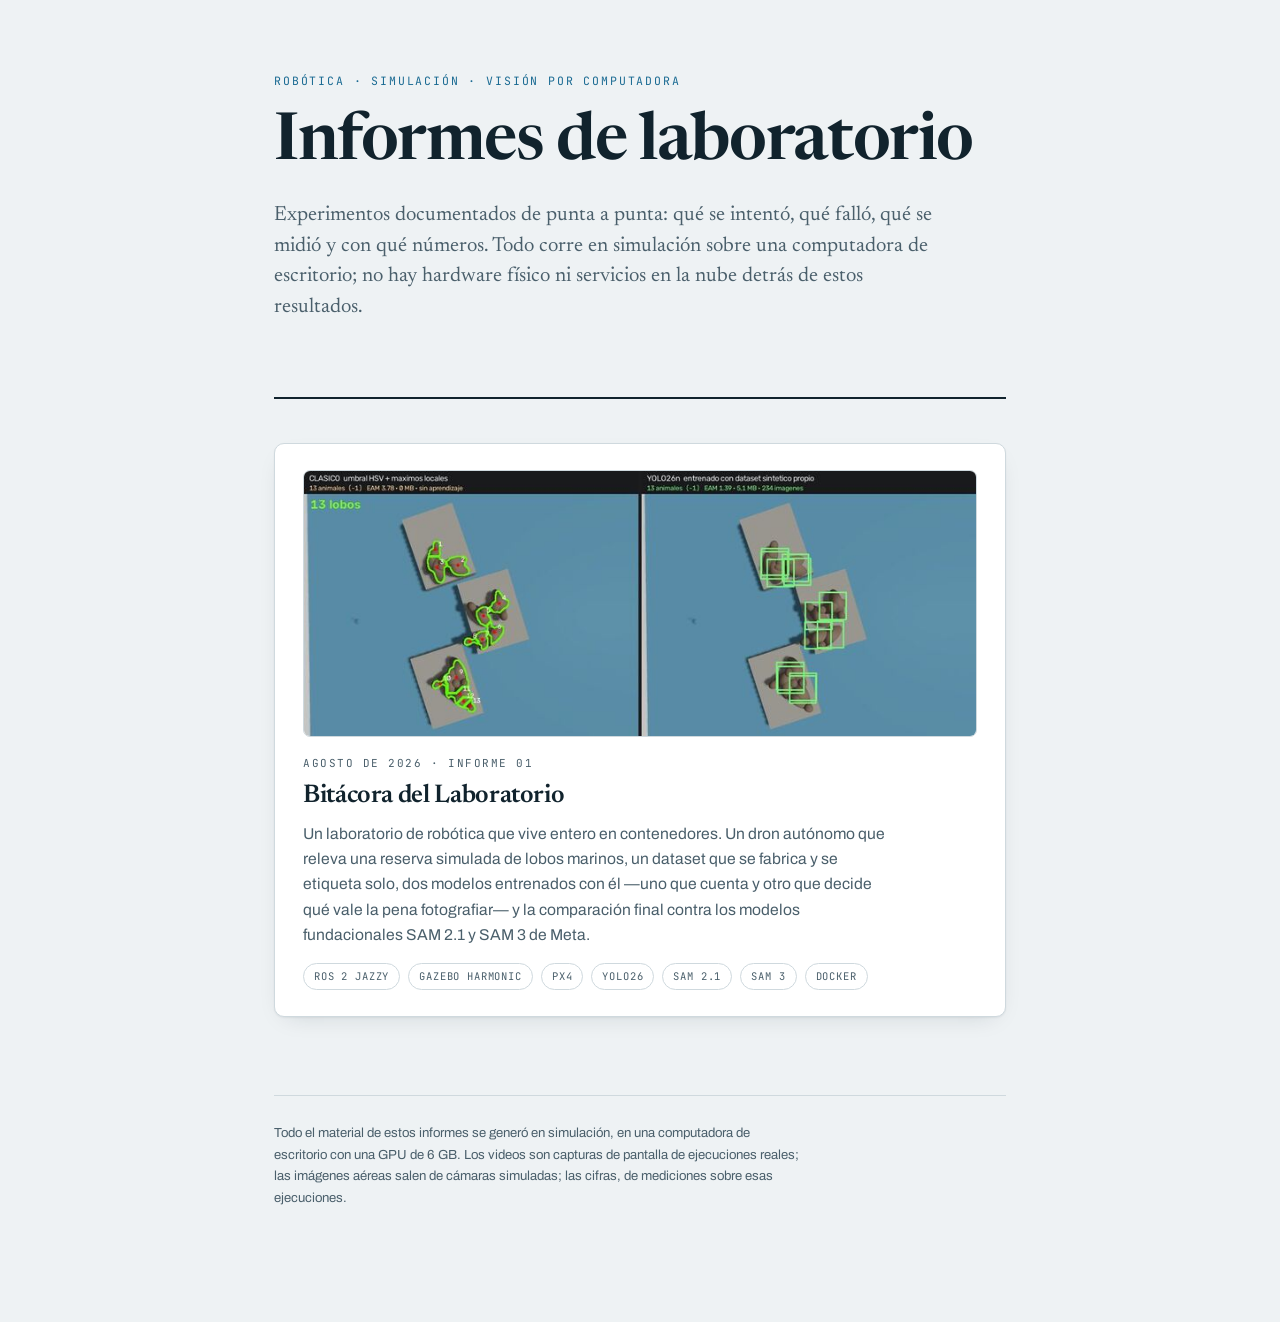
==== docs/index.html @ 03343093 "informe inicial" ====
<!doctype html>
<html lang="es">
<head>
<meta charset="utf-8">
<meta name="viewport" content="width=device-width, initial-scale=1">
<title>Informes de laboratorio</title>
<meta name="description" content="Informes de experimentos de robótica, simulación y visión por computadora. Todo generado en simulación, en una máquina de escritorio.">
<meta property="og:title" content="Informes de laboratorio">
<meta property="og:description" content="Experimentos de robótica, simulación y visión por computadora, documentados de punta a punta.">
<meta property="og:type" content="website">
<link rel="preconnect" href="https://fonts.googleapis.com">
<link rel="preconnect" href="https://fonts.gstatic.com" crossorigin>
<link rel="stylesheet" href="https://fonts.googleapis.com/css2?family=Newsreader:ital,opsz,wght@0,6..72,400;0,600;1,6..72,400&family=Archivo:wght@400;500;600&family=JetBrains+Mono:wght@400;500&display=swap">
<link rel="stylesheet" href="estilo.css">
</head>
<body>

<div class="hoja">

<header class="tapa">
  <p class="marca">Robótica · Simulación · Visión por computadora</p>
  <h1>Informes de laboratorio</h1>
  <p class="bajada">Experimentos documentados de punta a punta: qué se intentó, qué falló, qué se midió y con qué números. Todo corre en simulación sobre una computadora de escritorio; no hay hardware físico ni servicios en la nube detrás de estos resultados.</p>
</header>

<div class="informes">

  <a class="informe" href="01-laboratorio-ros2/">
    <img class="miniatura" src="01-laboratorio-ros2/portada.jpg" alt="Dos maneras de contar lobos marinos sobre la misma imagen aérea" loading="lazy" decoding="async">
    <p class="fecha">Agosto de 2026 · Informe 01</p>
    <h2>Bitácora del Laboratorio</h2>
    <p>Un laboratorio de robótica que vive entero en contenedores. Un dron autónomo que releva una reserva simulada de lobos marinos, un dataset que se fabrica y se etiqueta solo, dos modelos entrenados con él —uno que cuenta y otro que decide qué vale la pena fotografiar— y la comparación final contra los modelos fundacionales SAM 2.1 y SAM 3 de Meta.</p>
    <div class="etiquetas">
      <span>ROS 2 Jazzy</span><span>Gazebo Harmonic</span><span>PX4</span>
      <span>YOLO26</span><span>SAM 2.1</span><span>SAM 3</span><span>Docker</span>
    </div>
  </a>

</div>

<footer>
  <p>Todo el material de estos informes se generó en simulación, en una computadora de escritorio con una GPU de 6&nbsp;GB. Los videos son capturas de pantalla de ejecuciones reales; las imágenes aéreas salen de cámaras simuladas; las cifras, de mediciones sobre esas ejecuciones.</p>
</footer>

</div>

</body>
</html>
---- docs/estilo.css ----
:root{--agua:#1b6b93;--agua-viva:#2b8ab8;--pelaje:#a9764e;--roca:#877f73;
--tinta:#11232d;--tinta-mid:#4a5f6b;--papel:#eef2f4;--carta:#fff;--linea:#cfd9de;
--ok:#1d7a5f;--mal:#a8443c;
--sombra:0 1px 2px rgba(17,35,45,.06),0 8px 24px -12px rgba(17,35,45,.18)}
@media (prefers-color-scheme:dark){:root:not([data-theme="light"]){
--agua:#63b4d8;--agua-viva:#8ccbe6;--pelaje:#c9976c;--roca:#9a9284;
--tinta:#dde8ed;--tinta-mid:#93a7b2;--papel:#0b1720;--carta:#12222c;--linea:#243a47;
--ok:#5fc9a3;--mal:#e08a82;
--sombra:0 1px 2px rgba(0,0,0,.4),0 10px 28px -14px rgba(0,0,0,.7)}}
:root[data-theme="dark"]{
--agua:#63b4d8;--agua-viva:#8ccbe6;--pelaje:#c9976c;--roca:#9a9284;
--tinta:#dde8ed;--tinta-mid:#93a7b2;--papel:#0b1720;--carta:#12222c;--linea:#243a47;
--ok:#5fc9a3;--mal:#e08a82;
--sombra:0 1px 2px rgba(0,0,0,.4),0 10px 28px -14px rgba(0,0,0,.7)}

*{box-sizing:border-box}
body{margin:0;background:var(--papel);color:var(--tinta);
font-family:Archivo,system-ui,sans-serif;font-size:16.5px;line-height:1.65;
-webkit-font-smoothing:antialiased}
.hoja{max-width:780px;margin:0 auto;padding:0 24px 96px}
header.tapa{padding:72px 0 40px;border-bottom:2px solid var(--tinta)}
.marca{font-family:'JetBrains Mono',monospace;font-size:11.5px;letter-spacing:.16em;
text-transform:uppercase;color:var(--agua);margin:0 0 20px}
h1{font-family:Newsreader,Georgia,serif;font-weight:600;
font-size:clamp(2.6rem,7vw,4.1rem);line-height:1.02;letter-spacing:-.022em;
margin:0 0 22px;text-wrap:balance}
.bajada{font-family:Newsreader,Georgia,serif;font-size:1.28rem;line-height:1.5;
color:var(--tinta-mid);margin:0 0 34px;max-width:60ch}
.cifras{display:flex;flex-wrap:wrap;gap:32px}
.cifra b{display:block;font-family:'JetBrains Mono',monospace;font-size:1.8rem;
font-weight:500;color:var(--agua);font-variant-numeric:tabular-nums;line-height:1.1}
.cifra span{font-size:11px;letter-spacing:.1em;text-transform:uppercase;
color:var(--tinta-mid);font-family:'JetBrains Mono',monospace}
section{padding-top:64px}
.etapa{display:flex;align-items:baseline;gap:14px;padding-bottom:10px;
margin-bottom:26px;border-bottom:1px solid var(--linea)}
.etapa .num{font-family:'JetBrains Mono',monospace;font-size:11.5px;
letter-spacing:.14em;color:var(--pelaje);text-transform:uppercase;white-space:nowrap}
h2{font-family:Newsreader,Georgia,serif;font-weight:600;font-size:1.95rem;
letter-spacing:-.014em;margin:0;flex:1;text-wrap:balance}
h3{font-family:Archivo,sans-serif;font-weight:600;font-size:1.02rem;margin:34px 0 10px}
p{margin:0 0 17px;max-width:66ch}
a{color:var(--agua);text-underline-offset:3px}
code{font-family:'JetBrains Mono',monospace;font-size:.87em;
background:color-mix(in srgb,var(--agua) 11%,transparent);padding:.1em .38em;border-radius:3px}
.fichas{display:grid;gap:14px;margin:26px 0 8px}
@media(min-width:660px){.fichas{grid-template-columns:repeat(3,1fr)}}
.ficha{background:var(--carta);border:1px solid var(--linea);border-top:3px solid var(--agua);
border-radius:2px;padding:20px 18px;box-shadow:var(--sombra)}
.ficha:nth-child(2){border-top-color:var(--pelaje)}
.ficha:nth-child(3){border-top-color:var(--roca)}
.ficha h4{font-family:Archivo,sans-serif;font-size:.96rem;font-weight:600;margin:0 0 4px}
.ficha .ver{font-family:'JetBrains Mono',monospace;font-size:11px;color:var(--tinta-mid);
display:block;margin-bottom:11px}
.ficha p{font-size:.89rem;line-height:1.55;margin:0;color:var(--tinta-mid)}
.placa{margin:30px 0}
.placa video,.placa img{width:100%;height:auto;display:block;border-radius:2px;
background:var(--tinta);box-shadow:var(--sombra)}
figcaption{font-size:.845rem;line-height:1.5;color:var(--tinta-mid);margin-top:11px;
padding-left:13px;border-left:2px solid var(--pelaje);max-width:62ch}
.rotulo{display:block;font-family:'JetBrains Mono',monospace;font-size:10.5px;
letter-spacing:.12em;text-transform:uppercase;color:var(--tinta);margin-bottom:3px}
.envoltorio{overflow-x:auto;margin:26px 0}
table{width:100%;border-collapse:collapse;font-size:.88rem;font-variant-numeric:tabular-nums}
th{text-align:left;font-family:'JetBrains Mono',monospace;font-size:10.5px;
letter-spacing:.1em;text-transform:uppercase;color:var(--tinta-mid);font-weight:500;
padding:0 14px 9px 0;border-bottom:1.5px solid var(--tinta);white-space:nowrap}
td{padding:9px 14px 9px 0;border-bottom:1px solid var(--linea)}
td.n{font-family:'JetBrains Mono',monospace}
tr.destaque td{background:color-mix(in srgb,var(--agua) 8%,transparent)}
.gana{color:var(--ok);font-weight:500}
.hallazgo{border-left:3px solid var(--pelaje);padding:2px 0 2px 18px;margin:24px 0}
.hallazgo h4{font-family:Archivo,sans-serif;font-size:.95rem;font-weight:600;margin:0 0 6px}
.hallazgo p{font-size:.92rem;margin:0 0 8px;color:var(--tinta-mid)}
.consola{font-family:'JetBrains Mono',monospace;font-size:.78rem;line-height:1.7;
background:var(--carta);border:1px solid var(--linea);border-radius:2px;padding:13px 15px;
margin:12px 0 0;overflow-x:auto;white-space:pre;color:var(--tinta-mid)}
.cadena{display:flex;flex-wrap:wrap;align-items:center;gap:10px;margin:24px 0 8px;
font-family:'JetBrains Mono',monospace;font-size:.8rem}
.eslabon{background:var(--carta);border:1px solid var(--linea);border-radius:2px;
padding:8px 13px;box-shadow:var(--sombra)}
.flecha{color:var(--pelaje)}
footer{margin-top:78px;padding-top:26px;border-top:1px solid var(--linea);
font-size:.82rem;color:var(--tinta-mid)}
@media(prefers-reduced-motion:reduce){*{animation:none!important;transition:none!important}}

/* ─── Portada del sitio y navegación entre informes ─────────────────────
   No estaban en el artefacto original: allá el informe era una página
   suelta. Acá es una de varias, y hace falta cómo entrar y cómo volver. */
.volver{margin:28px 0 0;font-family:Archivo,system-ui,sans-serif;font-size:13px;
  letter-spacing:.02em}
.volver a{color:var(--tinta-mid);text-decoration:none;border-bottom:1px solid transparent;
  transition:color .15s,border-color .15s}
.volver a:hover{color:var(--agua);border-bottom-color:var(--agua)}

.informes{display:flex;flex-direction:column;gap:20px;margin-top:44px}
.informe{display:block;text-decoration:none;color:inherit;background:var(--carta);
  border:1px solid var(--linea);border-radius:10px;padding:26px 28px;
  box-shadow:var(--sombra);transition:transform .18s,border-color .18s}
.informe:hover{transform:translateY(-2px);border-color:var(--agua)}
.informe .fecha{font-family:'JetBrains Mono',monospace;font-size:11px;
  letter-spacing:.14em;text-transform:uppercase;color:var(--tinta-mid)}
.informe h2{font-family:Newsreader,Georgia,serif;font-size:1.6rem;line-height:1.2;
  margin:8px 0 10px;color:var(--tinta);border:0;padding:0}
.informe p{margin:0;color:var(--tinta-mid);font-size:.98rem;line-height:1.6}
.informe .etiquetas{margin-top:16px;display:flex;flex-wrap:wrap;gap:8px}
.informe .etiquetas span{font-family:'JetBrains Mono',monospace;font-size:10.5px;
  letter-spacing:.08em;text-transform:uppercase;color:var(--tinta-mid);
  border:1px solid var(--linea);border-radius:99px;padding:4px 10px}
.miniatura{width:100%;height:auto;border-radius:7px;margin-bottom:18px;display:block;
  border:1px solid var(--linea)}
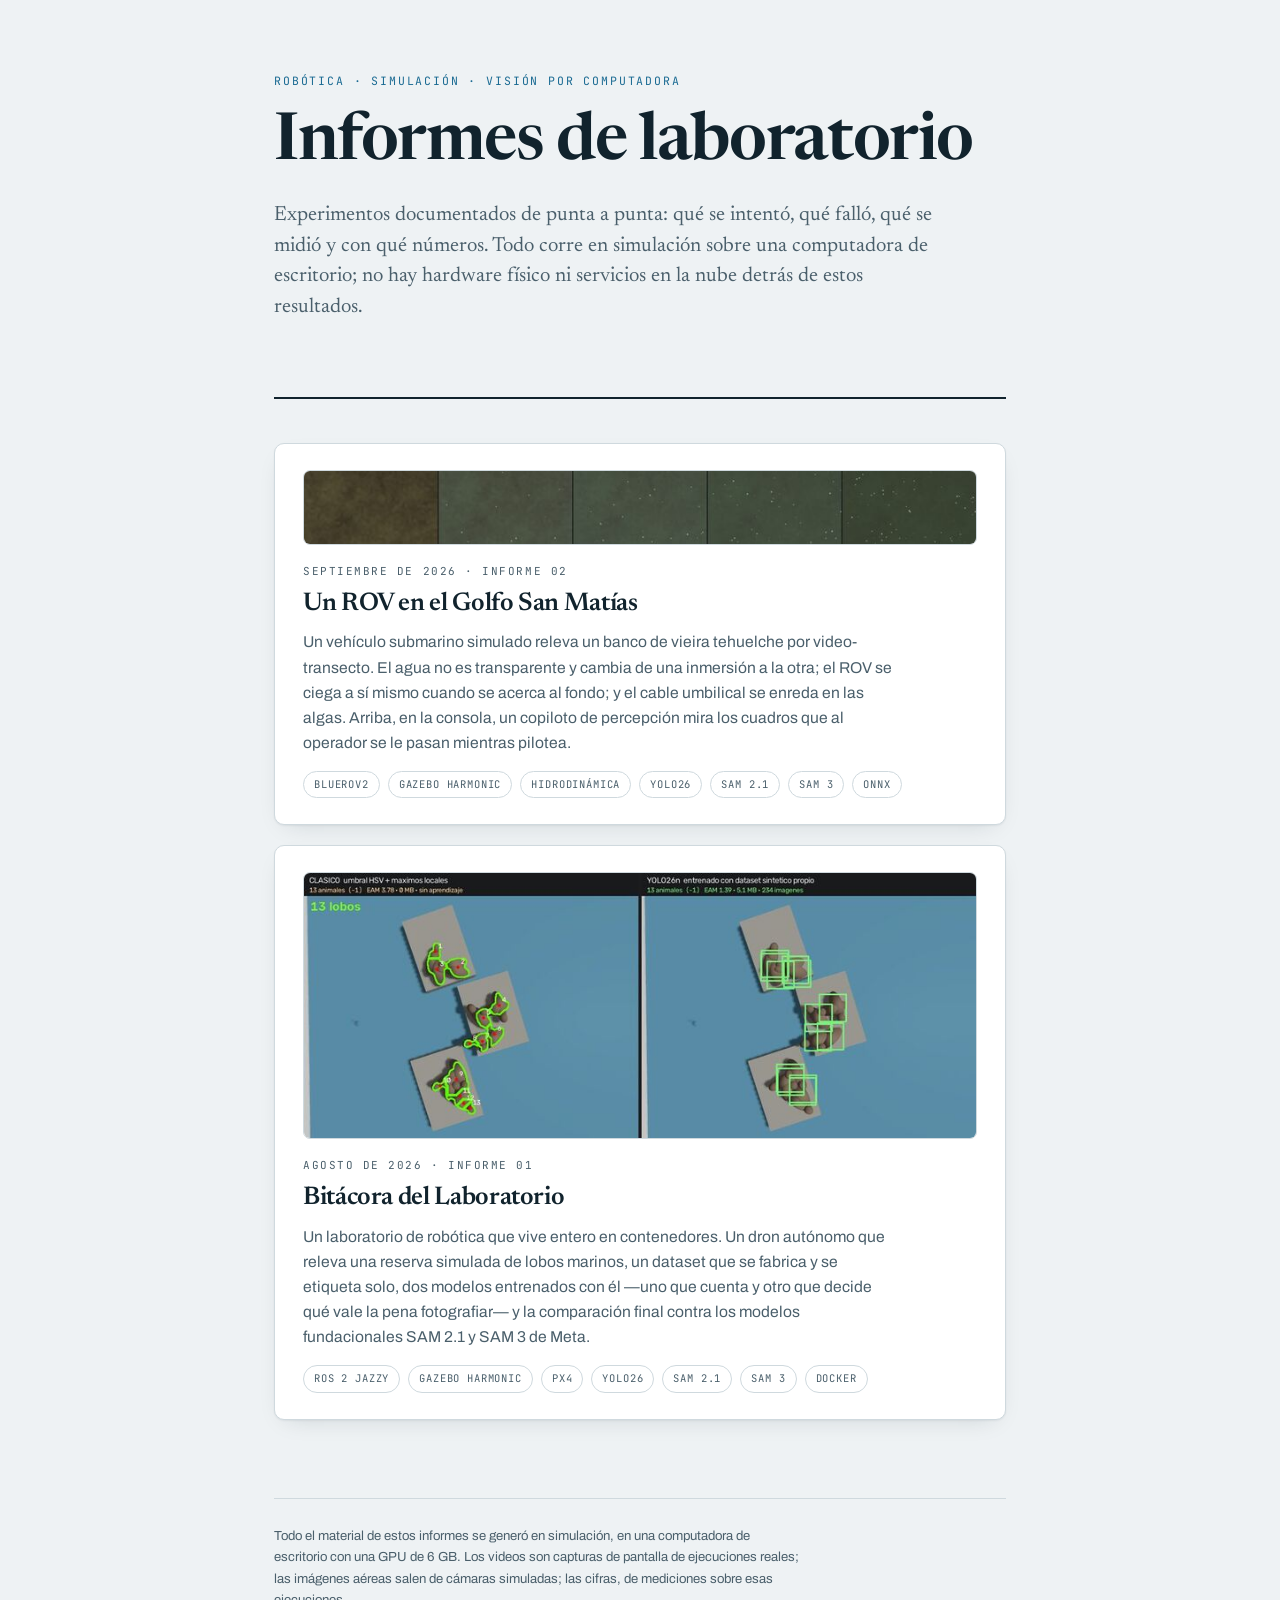
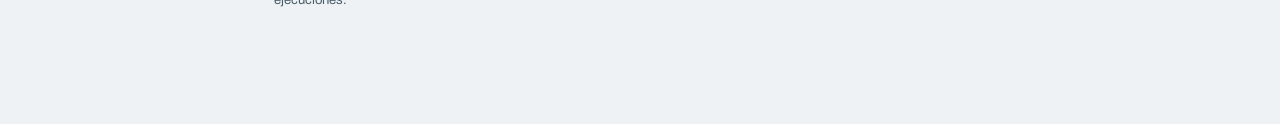
==== commit acfa5d5b: "agregada misión rov golfo san matias" ====
--- a/docs/index.html
+++ b/docs/index.html
@@ -25,6 +25,17 @@
 
 <div class="informes">
 
+  <a class="informe" href="02-rov-golfo-san-matias/">
+    <img class="miniatura" src="02-rov-golfo-san-matias/portada.jpg" alt="El mismo fondo marino visto con cinco turbideces distintas" loading="lazy" decoding="async">
+    <p class="fecha">Septiembre de 2026 · Informe 02</p>
+    <h2>Un ROV en el Golfo San Matías</h2>
+    <p>Un vehículo submarino simulado releva un banco de vieira tehuelche por video-transecto. El agua no es transparente y cambia de una inmersión a la otra; el ROV se ciega a sí mismo cuando se acerca al fondo; y el cable umbilical se enreda en las algas. Arriba, en la consola, un copiloto de percepción mira los cuadros que al operador se le pasan mientras pilotea.</p>
+    <div class="etiquetas">
+      <span>BlueROV2</span><span>Gazebo Harmonic</span><span>Hidrodinámica</span>
+      <span>YOLO26</span><span>SAM 2.1</span><span>SAM 3</span><span>ONNX</span>
+    </div>
+  </a>
+
   <a class="informe" href="01-laboratorio-ros2/">
     <img class="miniatura" src="01-laboratorio-ros2/portada.jpg" alt="Dos maneras de contar lobos marinos sobre la misma imagen aérea" loading="lazy" decoding="async">
     <p class="fecha">Agosto de 2026 · Informe 01</p>
